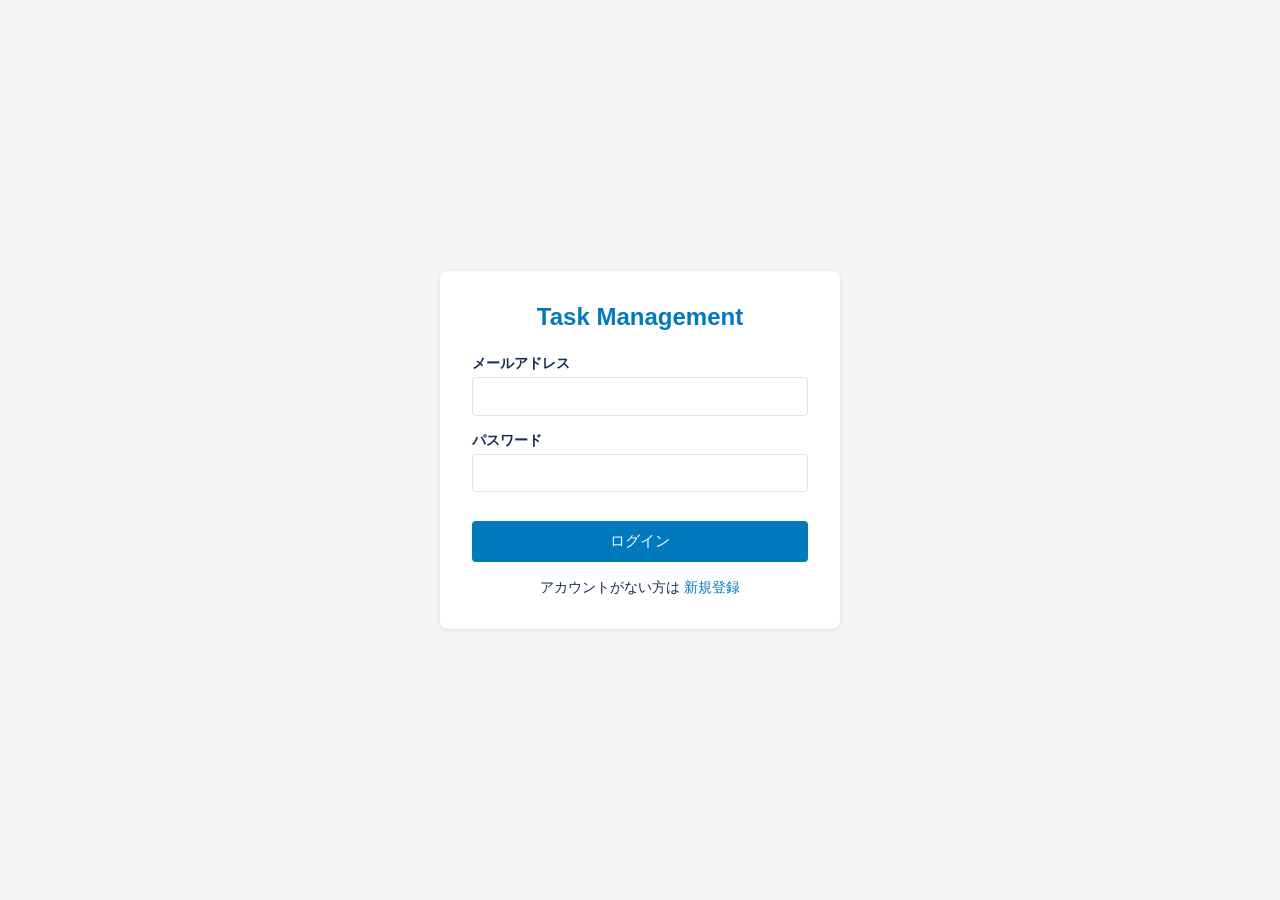
==== prototype/boards.html @ 59832b31 "Add requirements docs, DB design, and HTML prototype - docs/: 要件定義書・機能要件書・画面設計書・DB設計書（ER図）・技術スタック候補 " ====
<!DOCTYPE html>
<html lang="ja">
<head>
  <meta charset="UTF-8" />
  <meta name="viewport" content="width=device-width, initial-scale=1.0" />
  <title>ボード一覧 | Task Management</title>
  <link rel="stylesheet" href="css/style.css" />
</head>
<body>
  <header class="header">
    <h1>Task Management</h1>
    <div class="right">
      <span id="userLabel"></span>
      <button class="btn btn-secondary" onclick="logout()">ログアウト</button>
    </div>
  </header>

  <div class="boards-container">
    <h2>マイボード</h2>
    <div class="boards-grid" id="boardsGrid"></div>
  </div>

  <script src="js/app.js"></script>
  <script src="js/boards.js"></script>
</body>
</html>
---- prototype/css/style.css ----
* {
  box-sizing: border-box;
  margin: 0;
  padding: 0;
}

body {
  font-family: -apple-system, BlinkMacSystemFont, "Segoe UI", "Hiragino Kaku Gothic ProN", Meiryo, sans-serif;
  background: #f4f5f7;
  color: #172b4d;
  min-height: 100vh;
}

/* ==== Auth (Login / Register) ==== */
.auth-wrapper {
  display: flex;
  align-items: center;
  justify-content: center;
  min-height: 100vh;
  padding: 1rem;
}

.auth-card {
  background: #fff;
  padding: 2rem;
  border-radius: 8px;
  box-shadow: 0 1px 4px rgba(0, 0, 0, 0.1);
  width: 100%;
  max-width: 400px;
}

.auth-card h1 {
  font-size: 1.5rem;
  margin-bottom: 1.5rem;
  text-align: center;
  color: #0079bf;
}

.form-group {
  margin-bottom: 1rem;
}

.form-group label {
  display: block;
  font-size: 0.85rem;
  font-weight: 600;
  margin-bottom: 0.25rem;
}

.form-group input {
  width: 100%;
  padding: 0.6rem;
  border: 1px solid #dfe1e6;
  border-radius: 4px;
  font-size: 0.95rem;
}

.form-group input:focus {
  outline: none;
  border-color: #0079bf;
}

.btn {
  padding: 0.6rem 1rem;
  border: none;
  border-radius: 4px;
  font-size: 0.95rem;
  cursor: pointer;
  font-weight: 500;
}

.btn-primary {
  background: #0079bf;
  color: #fff;
  width: 100%;
}

.btn-primary:hover {
  background: #026aa7;
}

.btn-secondary {
  background: #fff;
  color: #172b4d;
  border: 1px solid #dfe1e6;
}

.btn-secondary:hover {
  background: #ebecf0;
}

.btn-danger {
  background: #eb5a46;
  color: #fff;
}

.btn-danger:hover {
  background: #cf513d;
}

.auth-link {
  text-align: center;
  margin-top: 1rem;
  font-size: 0.9rem;
}

.auth-link a {
  color: #0079bf;
  text-decoration: none;
}

.error {
  color: #eb5a46;
  font-size: 0.85rem;
  margin-top: 0.25rem;
  min-height: 1em;
}

/* ==== Header (common for Boards list / Board detail) ==== */
.header {
  background: #026aa7;
  color: #fff;
  padding: 0.75rem 1.5rem;
  display: flex;
  align-items: center;
  justify-content: space-between;
  box-shadow: 0 1px 2px rgba(0, 0, 0, 0.1);
}

.header h1 {
  font-size: 1.1rem;
  font-weight: 600;
}

.header .right {
  display: flex;
  gap: 0.5rem;
  align-items: center;
}

.header .back-link {
  color: #fff;
  text-decoration: none;
  padding: 0.4rem 0.7rem;
  border-radius: 4px;
  font-size: 0.9rem;
}

.header .back-link:hover {
  background: rgba(255, 255, 255, 0.15);
}

.header .btn {
  font-size: 0.85rem;
  padding: 0.4rem 0.8rem;
}

/* ==== Boards list (SC-03) ==== */
.boards-container {
  padding: 2rem;
  max-width: 1200px;
  margin: 0 auto;
}

.boards-grid {
  display: grid;
  grid-template-columns: repeat(auto-fill, minmax(220px, 1fr));
  gap: 1rem;
  margin-top: 1.5rem;
}

.board-tile {
  background: #0079bf;
  color: #fff;
  padding: 1rem;
  border-radius: 6px;
  min-height: 90px;
  cursor: pointer;
  display: flex;
  flex-direction: column;
  justify-content: space-between;
  transition: background 0.15s;
}

.board-tile:hover {
  background: #026aa7;
}

.board-tile h3 {
  font-size: 1.05rem;
  word-break: break-word;
}

.board-tile .actions {
  display: flex;
  gap: 0.25rem;
  justify-content: flex-end;
  opacity: 0;
  transition: opacity 0.15s;
}

.board-tile:hover .actions {
  opacity: 1;
}

.board-tile .mini-btn {
  background: rgba(255, 255, 255, 0.2);
  color: #fff;
  border: none;
  border-radius: 3px;
  padding: 0.2rem 0.4rem;
  font-size: 0.75rem;
  cursor: pointer;
}

.board-tile .mini-btn:hover {
  background: rgba(255, 255, 255, 0.35);
}

.board-tile.new {
  background: #dfe3e6;
  color: #5e6c84;
  justify-content: center;
  align-items: center;
  font-size: 0.95rem;
}

.board-tile.new:hover {
  background: #c1c7d0;
}

.empty-state {
  text-align: center;
  padding: 3rem 1rem;
  color: #5e6c84;
}

/* ==== Board detail (SC-04) ==== */
.board-detail {
  padding: 1rem;
  overflow-x: auto;
  min-height: calc(100vh - 56px);
}

.lists-container {
  display: flex;
  gap: 1rem;
  align-items: flex-start;
  min-width: max-content;
}

.list {
  background: #ebecf0;
  border-radius: 6px;
  padding: 0.75rem;
  width: 270px;
  flex-shrink: 0;
  max-height: calc(100vh - 100px);
  display: flex;
  flex-direction: column;
}

.list-header {
  display: flex;
  justify-content: space-between;
  align-items: center;
  margin-bottom: 0.5rem;
}

.list-header h2 {
  font-size: 0.95rem;
  font-weight: 600;
  flex-grow: 1;
  padding: 0.2rem;
  border-radius: 3px;
  cursor: text;
}

.list-header h2:hover {
  background: rgba(9, 30, 66, 0.08);
}

.list-delete {
  background: transparent;
  border: none;
  color: #6b778c;
  cursor: pointer;
  padding: 0.2rem 0.4rem;
  border-radius: 3px;
}

.list-delete:hover {
  background: rgba(9, 30, 66, 0.08);
  color: #eb5a46;
}

.cards {
  flex-grow: 1;
  overflow-y: auto;
  min-height: 20px;
  padding: 0.25rem 0;
}

.card {
  background: #fff;
  border-radius: 4px;
  padding: 0.5rem 0.6rem;
  margin-bottom: 0.5rem;
  box-shadow: 0 1px 0 rgba(9, 30, 66, 0.15);
  cursor: grab;
  font-size: 0.9rem;
  word-break: break-word;
  position: relative;
}

.card:active {
  cursor: grabbing;
}

.card.dragging {
  opacity: 0.5;
}

.card .card-delete {
  position: absolute;
  top: 2px;
  right: 4px;
  background: transparent;
  border: none;
  color: #6b778c;
  cursor: pointer;
  font-size: 0.8rem;
  padding: 0.1rem 0.3rem;
  opacity: 0;
}

.card:hover .card-delete {
  opacity: 1;
}

.cards.drag-over {
  background: rgba(0, 121, 191, 0.1);
  border-radius: 4px;
}

.add-card {
  background: transparent;
  border: none;
  color: #5e6c84;
  padding: 0.5rem;
  text-align: left;
  cursor: pointer;
  border-radius: 3px;
  font-size: 0.9rem;
  width: 100%;
}

.add-card:hover {
  background: rgba(9, 30, 66, 0.08);
  color: #172b4d;
}

.add-list {
  background: rgba(255, 255, 255, 0.6);
  border: 1px dashed #c1c7d0;
  border-radius: 6px;
  padding: 0.75rem;
  width: 270px;
  flex-shrink: 0;
  cursor: pointer;
  color: #5e6c84;
  font-size: 0.9rem;
  text-align: center;
}

.add-list:hover {
  background: rgba(255, 255, 255, 0.9);
}

.inline-input {
  width: 100%;
  padding: 0.4rem;
  border: 2px solid #0079bf;
  border-radius: 4px;
  font-size: 0.9rem;
  font-family: inherit;
}
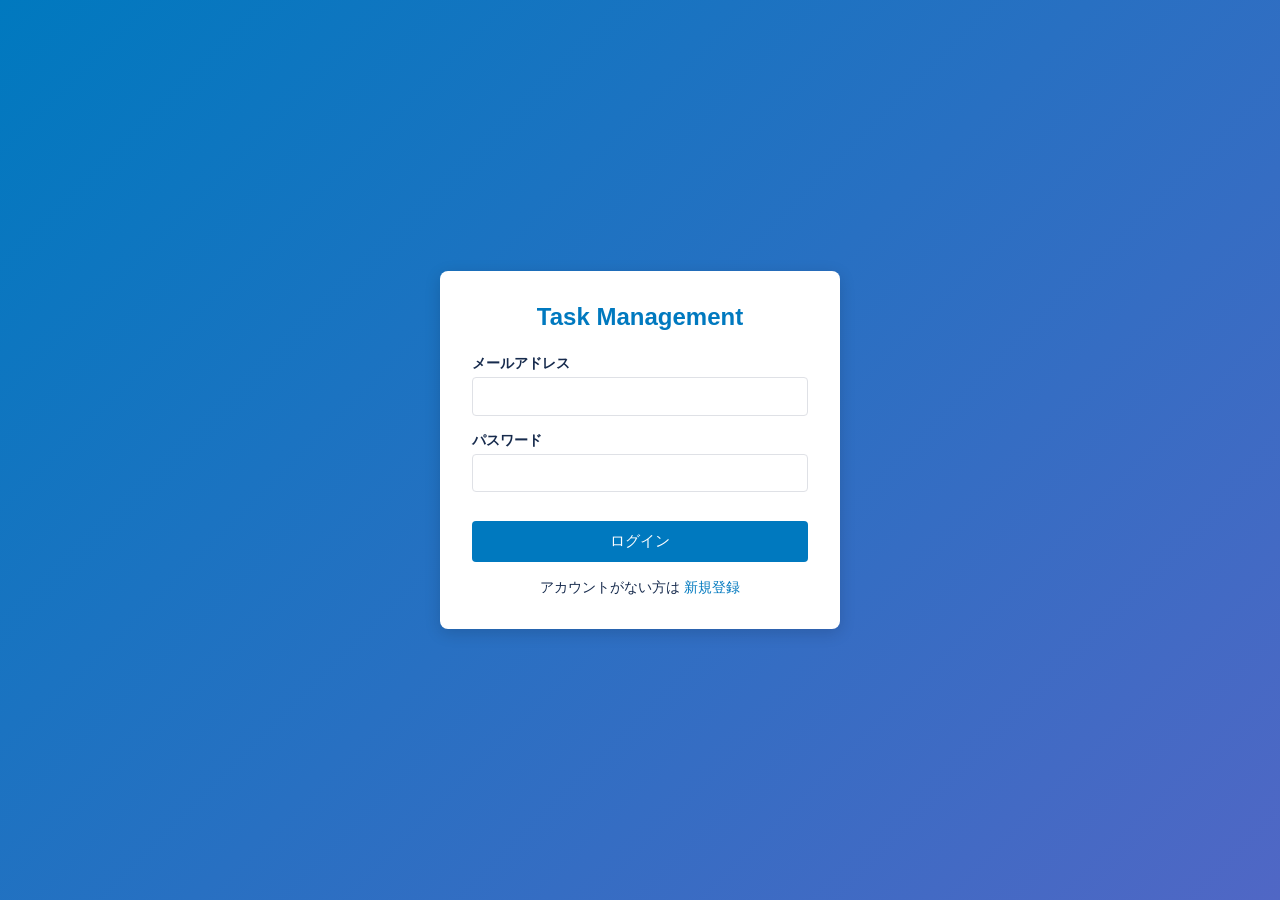
==== commit ff056dff: "Redesign prototype to be Trello-like - Add board background color selection with 8-color picker - Ad" ====
--- a/prototype/boards.html
+++ b/prototype/boards.html
@@ -6,12 +6,12 @@
   <title>ボード一覧 | Task Management</title>
   <link rel="stylesheet" href="css/style.css" />
 </head>
-<body>
-  <header class="header">
+<body class="boards-page">
+  <header class="header header-solid">
     <h1>Task Management</h1>
     <div class="right">
-      <span id="userLabel"></span>
-      <button class="btn btn-secondary" onclick="logout()">ログアウト</button>
+      <span class="user-label" id="userLabel"></span>
+      <button class="btn btn-sm" onclick="logout()">ログアウト</button>
     </div>
   </header>
 
@@ -20,6 +20,31 @@
     <div class="boards-grid" id="boardsGrid"></div>
   </div>
 
+  <!-- Create Board Modal -->
+  <div class="modal-overlay hidden" id="createModal">
+    <div class="modal">
+      <div class="modal-header">
+        <div class="modal-title" style="padding: 0; border: none;">新しいボードを作成</div>
+        <button class="modal-close" id="cancelCreateBtn">✕</button>
+      </div>
+      <div class="modal-section">
+        <h3>ボード名</h3>
+        <input type="text" id="newBoardName" class="form-group" style="width: 100%; padding: 0.5rem; border: 1px solid #dfe1e6; border-radius: 3px; font-size: 0.95rem;" />
+      </div>
+      <div class="modal-section">
+        <h3>背景色</h3>
+        <div class="color-picker" id="colorPicker"></div>
+      </div>
+      <div class="modal-footer">
+        <div></div>
+        <div class="actions">
+          <button class="btn btn-secondary" id="cancelCreateBtn2" onclick="document.getElementById('createModal').classList.add('hidden')">キャンセル</button>
+          <button class="btn btn-primary" id="createBoardBtn" style="width: auto;">作成</button>
+        </div>
+      </div>
+    </div>
+  </div>
+
   <script src="js/app.js"></script>
   <script src="js/boards.js"></script>
 </body>
--- a/prototype/css/style.css
+++ b/prototype/css/style.css
@@ -2,6 +2,10 @@
   box-sizing: border-box;
   margin: 0;
   padding: 0;
+}
+
+:root {
+  --board-bg: #0079bf;
 }
 
 body {
@@ -18,13 +22,14 @@
   justify-content: center;
   min-height: 100vh;
   padding: 1rem;
+  background: linear-gradient(135deg, #0079bf 0%, #5067c5 100%);
 }
 
 .auth-card {
   background: #fff;
   padding: 2rem;
   border-radius: 8px;
-  box-shadow: 0 1px 4px rgba(0, 0, 0, 0.1);
+  box-shadow: 0 4px 16px rgba(0, 0, 0, 0.15);
   width: 100%;
   max-width: 400px;
 }
@@ -47,17 +52,22 @@
   margin-bottom: 0.25rem;
 }
 
-.form-group input {
+.form-group input,
+.form-group textarea,
+.form-group select {
   width: 100%;
   padding: 0.6rem;
   border: 1px solid #dfe1e6;
   border-radius: 4px;
   font-size: 0.95rem;
-}
-
-.form-group input:focus {
+  font-family: inherit;
+}
+
+.form-group input:focus,
+.form-group textarea:focus {
   outline: none;
   border-color: #0079bf;
+  box-shadow: 0 0 0 2px rgba(0, 121, 191, 0.2);
 }
 
 .btn {
@@ -67,6 +77,7 @@
   font-size: 0.95rem;
   cursor: pointer;
   font-weight: 500;
+  transition: background 0.15s;
 }
 
 .btn-primary {
@@ -96,6 +107,11 @@
 
 .btn-danger:hover {
   background: #cf513d;
+}
+
+.btn-sm {
+  padding: 0.35rem 0.7rem;
+  font-size: 0.85rem;
 }
 
 .auth-link {
@@ -116,15 +132,19 @@
   min-height: 1em;
 }
 
-/* ==== Header (common for Boards list / Board detail) ==== */
+/* ==== Header ==== */
 .header {
-  background: #026aa7;
-  color: #fff;
-  padding: 0.75rem 1.5rem;
+  background: rgba(0, 0, 0, 0.4);
+  color: #fff;
+  padding: 0.6rem 1.2rem;
   display: flex;
   align-items: center;
   justify-content: space-between;
-  box-shadow: 0 1px 2px rgba(0, 0, 0, 0.1);
+  backdrop-filter: blur(8px);
+}
+
+.header.header-solid {
+  background: #026aa7;
 }
 
 .header h1 {
@@ -144,51 +164,80 @@
   padding: 0.4rem 0.7rem;
   border-radius: 4px;
   font-size: 0.9rem;
+  background: rgba(255, 255, 255, 0.2);
 }
 
 .header .back-link:hover {
-  background: rgba(255, 255, 255, 0.15);
+  background: rgba(255, 255, 255, 0.3);
 }
 
 .header .btn {
   font-size: 0.85rem;
   padding: 0.4rem 0.8rem;
+  background: rgba(255, 255, 255, 0.2);
+  color: #fff;
+  border: none;
+}
+
+.header .btn:hover {
+  background: rgba(255, 255, 255, 0.3);
+}
+
+.header .user-label {
+  font-size: 0.9rem;
+  opacity: 0.9;
 }
 
 /* ==== Boards list (SC-03) ==== */
+.boards-page {
+  background: #f4f5f7;
+  min-height: 100vh;
+}
+
 .boards-container {
   padding: 2rem;
   max-width: 1200px;
   margin: 0 auto;
 }
 
+.boards-container h2 {
+  font-size: 1rem;
+  color: #5e6c84;
+  text-transform: uppercase;
+  letter-spacing: 0.5px;
+  margin-bottom: 1rem;
+}
+
 .boards-grid {
   display: grid;
-  grid-template-columns: repeat(auto-fill, minmax(220px, 1fr));
-  gap: 1rem;
-  margin-top: 1.5rem;
+  grid-template-columns: repeat(auto-fill, minmax(200px, 1fr));
+  gap: 0.75rem;
 }
 
 .board-tile {
-  background: #0079bf;
-  color: #fff;
-  padding: 1rem;
-  border-radius: 6px;
-  min-height: 90px;
+  background: var(--tile-bg, #0079bf);
+  color: #fff;
+  padding: 0.75rem;
+  border-radius: 4px;
+  height: 100px;
   cursor: pointer;
   display: flex;
   flex-direction: column;
   justify-content: space-between;
-  transition: background 0.15s;
+  transition: filter 0.15s;
+  position: relative;
+  overflow: hidden;
 }
 
 .board-tile:hover {
-  background: #026aa7;
+  filter: brightness(1.1);
 }
 
 .board-tile h3 {
-  font-size: 1.05rem;
+  font-size: 1rem;
+  font-weight: 600;
   word-break: break-word;
+  text-shadow: 0 1px 2px rgba(0, 0, 0, 0.15);
 }
 
 .board-tile .actions {
@@ -204,58 +253,60 @@
 }
 
 .board-tile .mini-btn {
-  background: rgba(255, 255, 255, 0.2);
+  background: rgba(0, 0, 0, 0.3);
   color: #fff;
   border: none;
   border-radius: 3px;
-  padding: 0.2rem 0.4rem;
+  padding: 0.2rem 0.5rem;
   font-size: 0.75rem;
   cursor: pointer;
 }
 
 .board-tile .mini-btn:hover {
-  background: rgba(255, 255, 255, 0.35);
+  background: rgba(0, 0, 0, 0.5);
 }
 
 .board-tile.new {
-  background: #dfe3e6;
+  background: #ebecf0;
   color: #5e6c84;
   justify-content: center;
   align-items: center;
-  font-size: 0.95rem;
+  font-size: 0.9rem;
+  font-weight: 500;
 }
 
 .board-tile.new:hover {
-  background: #c1c7d0;
-}
-
-.empty-state {
-  text-align: center;
-  padding: 3rem 1rem;
-  color: #5e6c84;
+  background: #dfe1e6;
+  filter: none;
 }
 
 /* ==== Board detail (SC-04) ==== */
+.board-page {
+  background: var(--board-bg);
+  min-height: 100vh;
+}
+
 .board-detail {
-  padding: 1rem;
+  padding: 0.75rem 1rem 1rem;
   overflow-x: auto;
-  min-height: calc(100vh - 56px);
+  height: calc(100vh - 48px);
 }
 
 .lists-container {
   display: flex;
-  gap: 1rem;
+  gap: 0.75rem;
   align-items: flex-start;
   min-width: max-content;
+  height: 100%;
 }
 
 .list {
   background: #ebecf0;
   border-radius: 6px;
-  padding: 0.75rem;
-  width: 270px;
+  padding: 0.5rem;
+  width: 272px;
   flex-shrink: 0;
-  max-height: calc(100vh - 100px);
+  max-height: 100%;
   display: flex;
   flex-direction: column;
 }
@@ -264,20 +315,28 @@
   display: flex;
   justify-content: space-between;
   align-items: center;
-  margin-bottom: 0.5rem;
+  padding: 0.25rem 0.25rem 0.5rem;
 }
 
 .list-header h2 {
-  font-size: 0.95rem;
+  font-size: 0.9rem;
   font-weight: 600;
   flex-grow: 1;
-  padding: 0.2rem;
+  padding: 0.25rem 0.4rem;
   border-radius: 3px;
   cursor: text;
+  color: #172b4d;
 }
 
 .list-header h2:hover {
   background: rgba(9, 30, 66, 0.08);
+}
+
+.list-count {
+  color: #5e6c84;
+  font-size: 0.8rem;
+  font-weight: 400;
+  margin-left: 0.35rem;
 }
 
 .list-delete {
@@ -285,8 +344,9 @@
   border: none;
   color: #6b778c;
   cursor: pointer;
-  padding: 0.2rem 0.4rem;
-  border-radius: 3px;
+  padding: 0.2rem 0.5rem;
+  border-radius: 3px;
+  font-size: 0.9rem;
 }
 
 .list-delete:hover {
@@ -297,45 +357,87 @@
 .cards {
   flex-grow: 1;
   overflow-y: auto;
-  min-height: 20px;
-  padding: 0.25rem 0;
+  min-height: 10px;
+  padding: 0.25rem;
+  margin: 0 -0.25rem;
 }
 
 .card {
   background: #fff;
-  border-radius: 4px;
-  padding: 0.5rem 0.6rem;
+  border-radius: 3px;
+  padding: 0.4rem 0.6rem 0.5rem;
   margin-bottom: 0.5rem;
-  box-shadow: 0 1px 0 rgba(9, 30, 66, 0.15);
-  cursor: grab;
+  box-shadow: 0 1px 0 rgba(9, 30, 66, 0.25);
+  cursor: pointer;
   font-size: 0.9rem;
   word-break: break-word;
-  position: relative;
-}
-
-.card:active {
-  cursor: grabbing;
+}
+
+.card:hover {
+  background: #fafbfc;
+  box-shadow: 0 1px 0 rgba(9, 30, 66, 0.35);
 }
 
 .card.dragging {
   opacity: 0.5;
-}
-
-.card .card-delete {
-  position: absolute;
-  top: 2px;
-  right: 4px;
-  background: transparent;
-  border: none;
-  color: #6b778c;
-  cursor: pointer;
-  font-size: 0.8rem;
-  padding: 0.1rem 0.3rem;
-  opacity: 0;
-}
-
-.card:hover .card-delete {
-  opacity: 1;
+  transform: rotate(2deg);
+}
+
+.card-labels {
+  display: flex;
+  gap: 0.25rem;
+  flex-wrap: wrap;
+  margin-bottom: 0.35rem;
+}
+
+.card-label {
+  height: 8px;
+  width: 40px;
+  border-radius: 4px;
+  transition: width 0.15s;
+}
+
+.card-title {
+  line-height: 1.35;
+  color: #172b4d;
+}
+
+.card-meta {
+  display: flex;
+  gap: 0.4rem;
+  flex-wrap: wrap;
+  margin-top: 0.35rem;
+  font-size: 0.75rem;
+  color: #5e6c84;
+}
+
+.card-due {
+  display: inline-flex;
+  align-items: center;
+  gap: 0.2rem;
+  padding: 0.1rem 0.35rem;
+  border-radius: 3px;
+  background: #ebecf0;
+}
+
+.card-due.overdue {
+  background: #eb5a46;
+  color: #fff;
+}
+
+.card-due.today {
+  background: #f2d600;
+  color: #172b4d;
+}
+
+.card-due.soon {
+  background: #ff9f1a;
+  color: #fff;
+}
+
+.card-due.done {
+  background: #61bd4f;
+  color: #fff;
 }
 
 .cards.drag-over {
@@ -353,6 +455,7 @@
   border-radius: 3px;
   font-size: 0.9rem;
   width: 100%;
+  margin-top: 0.25rem;
 }
 
 .add-card:hover {
@@ -361,27 +464,197 @@
 }
 
 .add-list {
-  background: rgba(255, 255, 255, 0.6);
-  border: 1px dashed #c1c7d0;
+  background: rgba(255, 255, 255, 0.35);
+  border: none;
   border-radius: 6px;
   padding: 0.75rem;
-  width: 270px;
+  width: 272px;
   flex-shrink: 0;
   cursor: pointer;
-  color: #5e6c84;
-  font-size: 0.9rem;
-  text-align: center;
+  color: #fff;
+  font-size: 0.9rem;
+  font-weight: 500;
+  text-align: left;
 }
 
 .add-list:hover {
-  background: rgba(255, 255, 255, 0.9);
+  background: rgba(255, 255, 255, 0.45);
 }
 
 .inline-input {
   width: 100%;
+  padding: 0.35rem 0.4rem;
+  border: 2px solid #0079bf;
+  border-radius: 3px;
+  font-size: 0.9rem;
+  font-family: inherit;
+  font-weight: 600;
+}
+
+/* ==== Modal (Card detail) ==== */
+.modal-overlay {
+  position: fixed;
+  inset: 0;
+  background: rgba(0, 0, 0, 0.5);
+  display: flex;
+  align-items: flex-start;
+  justify-content: center;
+  z-index: 100;
+  overflow-y: auto;
+  padding: 3rem 1rem;
+}
+
+.modal-overlay.hidden {
+  display: none;
+}
+
+.modal {
+  background: #f4f5f7;
+  border-radius: 6px;
+  width: 100%;
+  max-width: 640px;
+  padding: 1.25rem 1.5rem 1.5rem;
+  box-shadow: 0 12px 32px rgba(0, 0, 0, 0.3);
+}
+
+.modal-header {
+  display: flex;
+  justify-content: space-between;
+  align-items: flex-start;
+  margin-bottom: 1rem;
+}
+
+.modal-title {
+  font-size: 1.1rem;
+  font-weight: 600;
+  flex-grow: 1;
+  margin-right: 1rem;
   padding: 0.4rem;
-  border: 2px solid #0079bf;
+  border: 2px solid transparent;
+  border-radius: 3px;
+}
+
+.modal-title:focus {
+  outline: none;
+  border-color: #0079bf;
+  background: #fff;
+}
+
+.modal-close {
+  background: transparent;
+  border: none;
+  font-size: 1.25rem;
+  cursor: pointer;
+  color: #5e6c84;
+  padding: 0.3rem 0.5rem;
+  border-radius: 3px;
+}
+
+.modal-close:hover {
+  background: rgba(9, 30, 66, 0.08);
+}
+
+.modal-section {
+  margin-bottom: 1.25rem;
+}
+
+.modal-section h3 {
+  font-size: 0.8rem;
+  color: #5e6c84;
+  text-transform: uppercase;
+  letter-spacing: 0.5px;
+  margin-bottom: 0.5rem;
+}
+
+.modal-section textarea {
+  width: 100%;
+  min-height: 80px;
+  padding: 0.5rem;
+  border: 1px solid #dfe1e6;
+  border-radius: 3px;
+  font-family: inherit;
+  font-size: 0.9rem;
+  resize: vertical;
+}
+
+.modal-section textarea:focus {
+  outline: none;
+  border-color: #0079bf;
+}
+
+.modal-section input[type="date"] {
+  padding: 0.4rem;
+  border: 1px solid #dfe1e6;
+  border-radius: 3px;
+  font-size: 0.9rem;
+}
+
+.label-picker {
+  display: flex;
+  gap: 0.35rem;
+  flex-wrap: wrap;
+}
+
+.label-chip {
+  display: inline-flex;
+  align-items: center;
+  justify-content: center;
+  padding: 0.35rem 0.75rem;
+  border-radius: 3px;
+  color: #fff;
+  font-size: 0.75rem;
+  font-weight: 600;
+  cursor: pointer;
+  border: 2px solid transparent;
+  min-width: 60px;
+  text-align: center;
+  opacity: 0.65;
+  transition: opacity 0.15s, border-color 0.15s;
+}
+
+.label-chip:hover {
+  opacity: 0.85;
+}
+
+.label-chip.selected {
+  opacity: 1;
+  border-color: #172b4d;
+}
+
+.modal-footer {
+  display: flex;
+  justify-content: space-between;
+  gap: 0.5rem;
+  padding-top: 0.5rem;
+  border-top: 1px solid #dfe1e6;
+}
+
+.modal-footer .actions {
+  display: flex;
+  gap: 0.5rem;
+}
+
+/* ==== Color picker (for board creation) ==== */
+.color-picker {
+  display: flex;
+  gap: 0.5rem;
+  flex-wrap: wrap;
+  margin-top: 0.5rem;
+}
+
+.color-swatch {
+  width: 32px;
+  height: 32px;
   border-radius: 4px;
-  font-size: 0.9rem;
-  font-family: inherit;
-}
+  cursor: pointer;
+  border: 3px solid transparent;
+  transition: transform 0.1s;
+}
+
+.color-swatch:hover {
+  transform: scale(1.1);
+}
+
+.color-swatch.selected {
+  border-color: #172b4d;
+}
